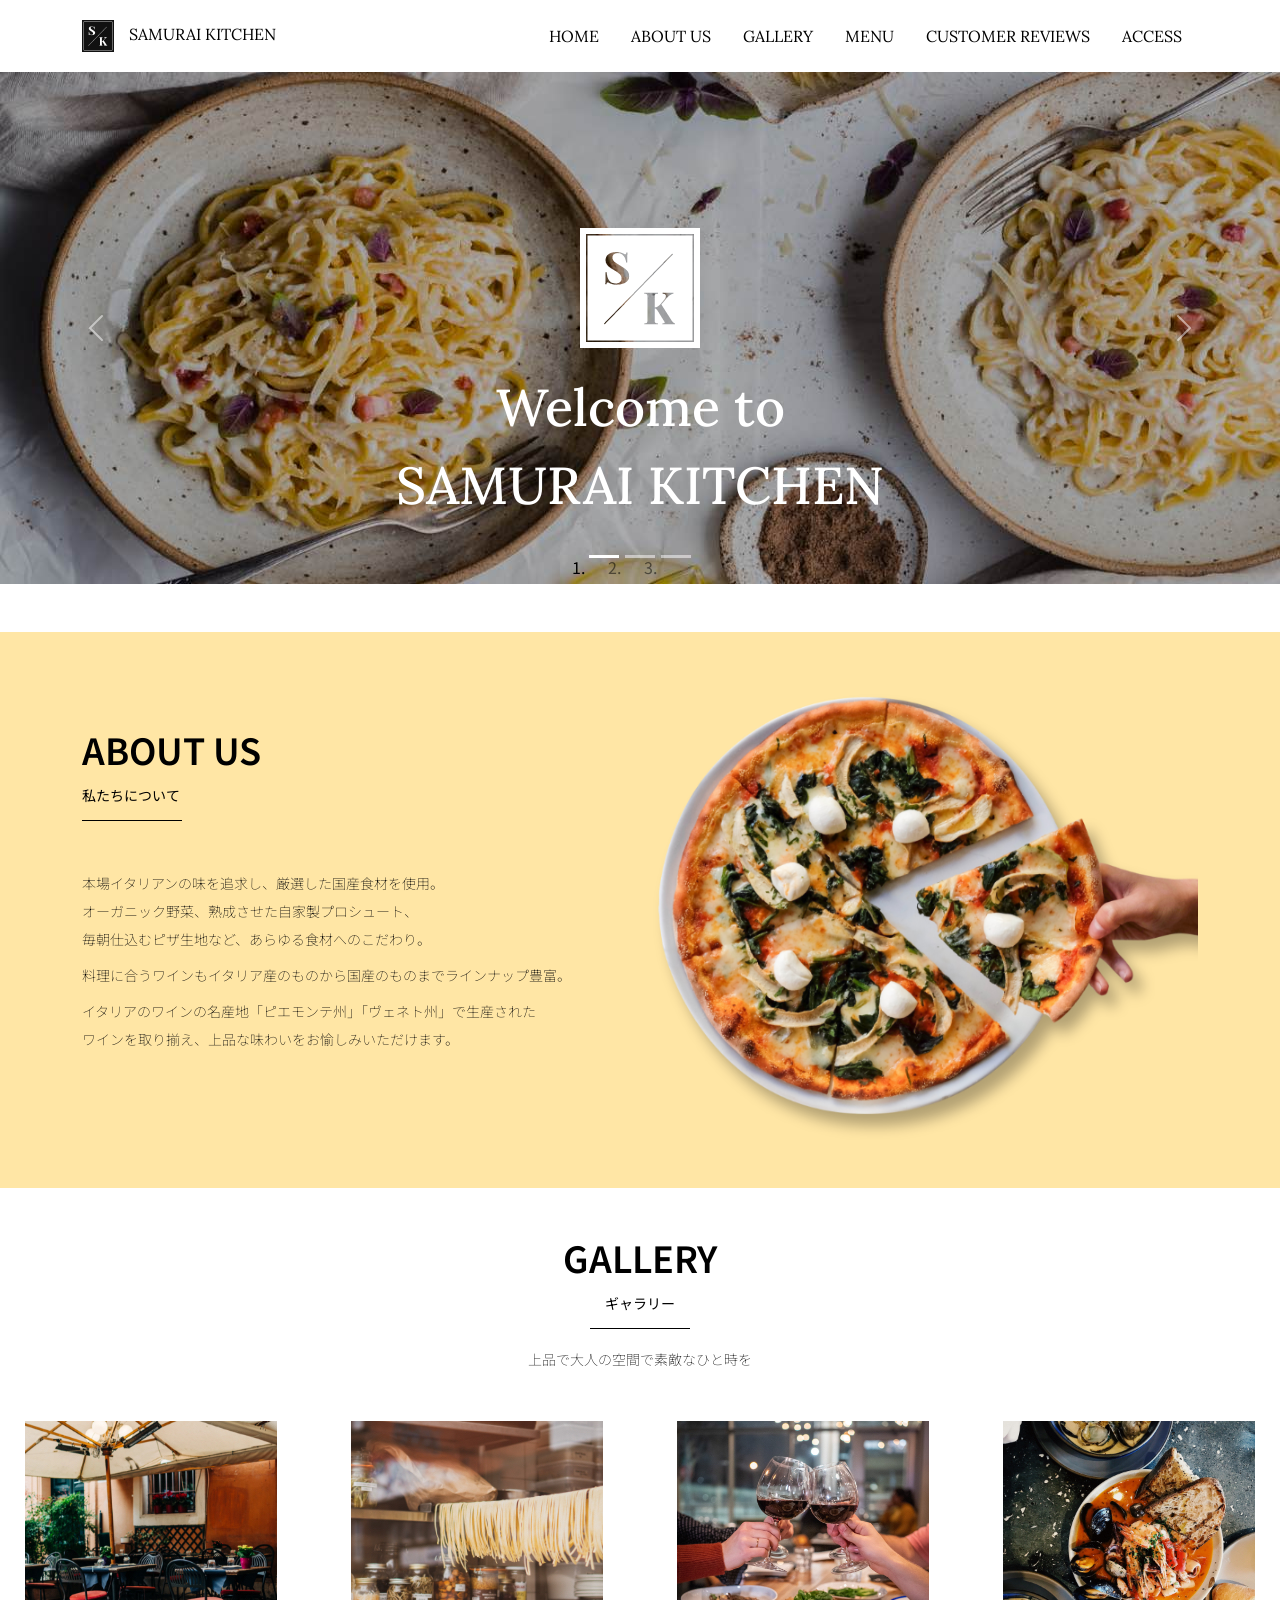
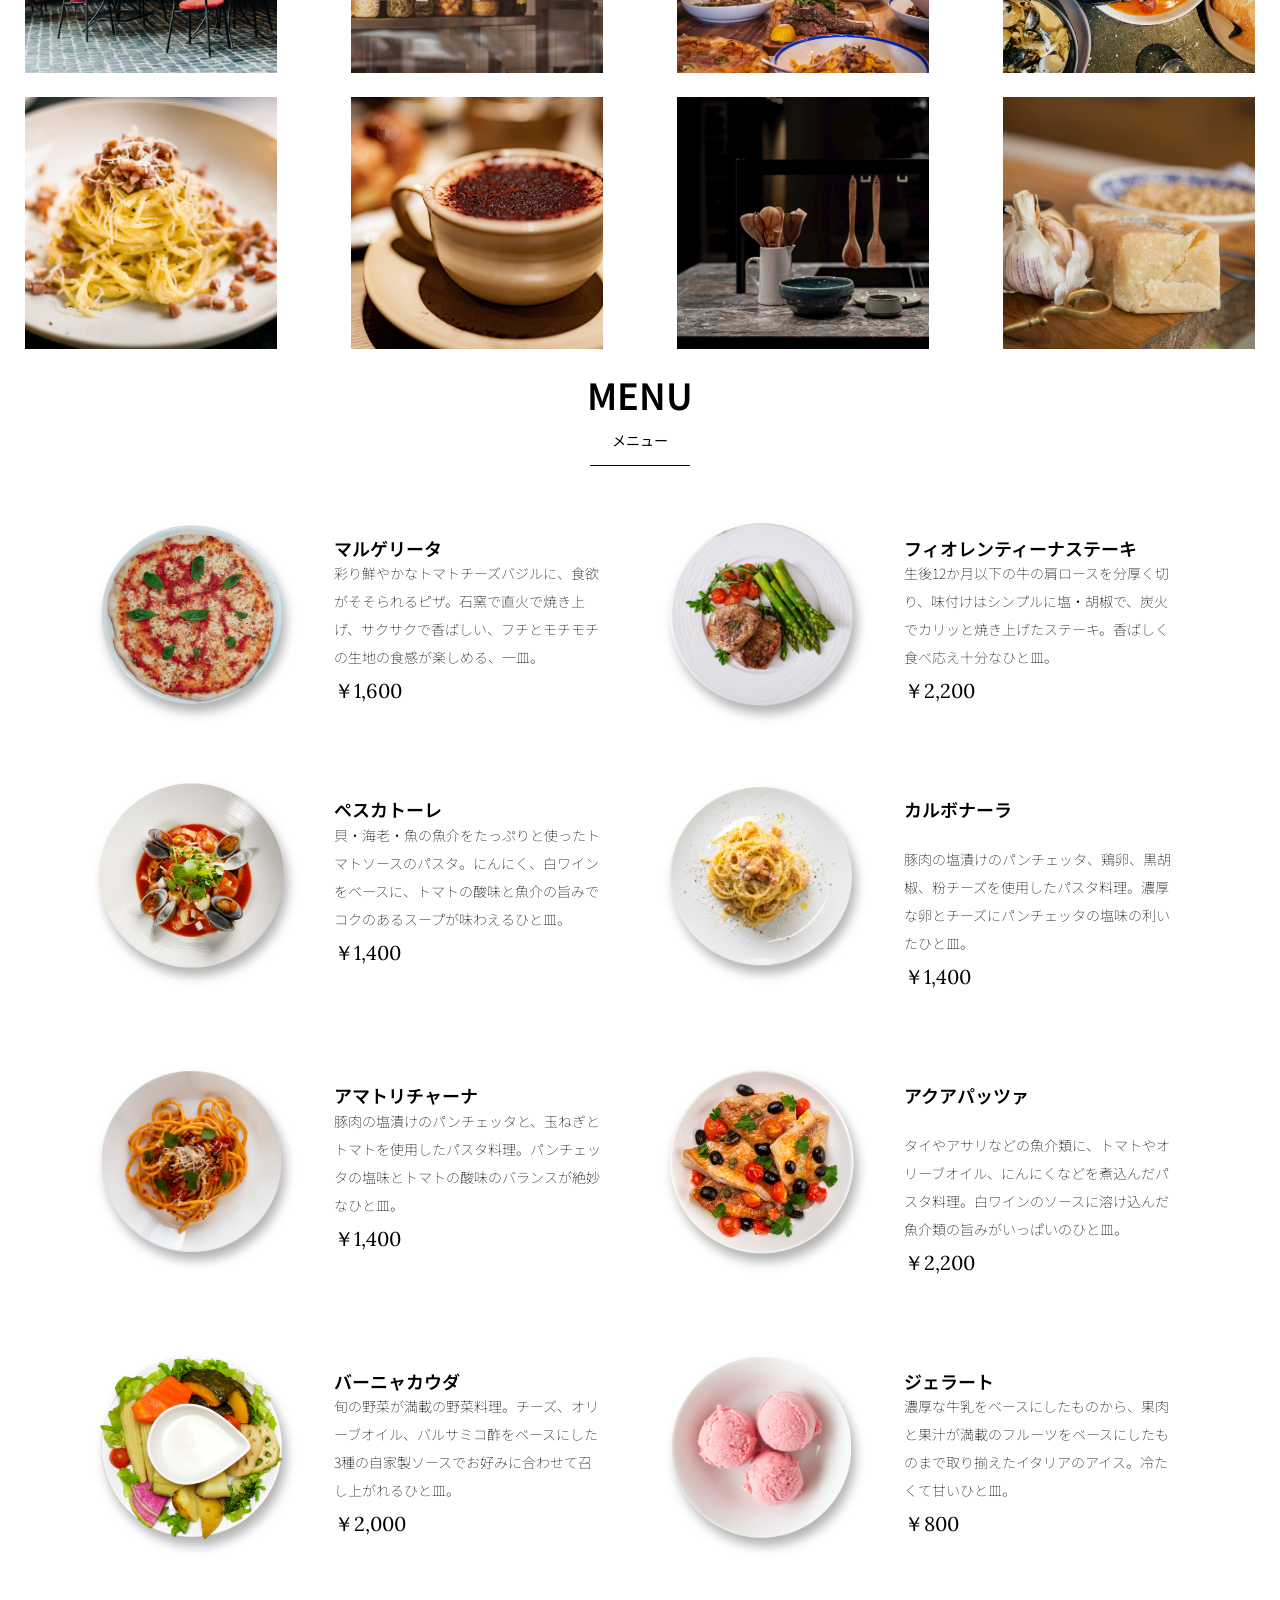
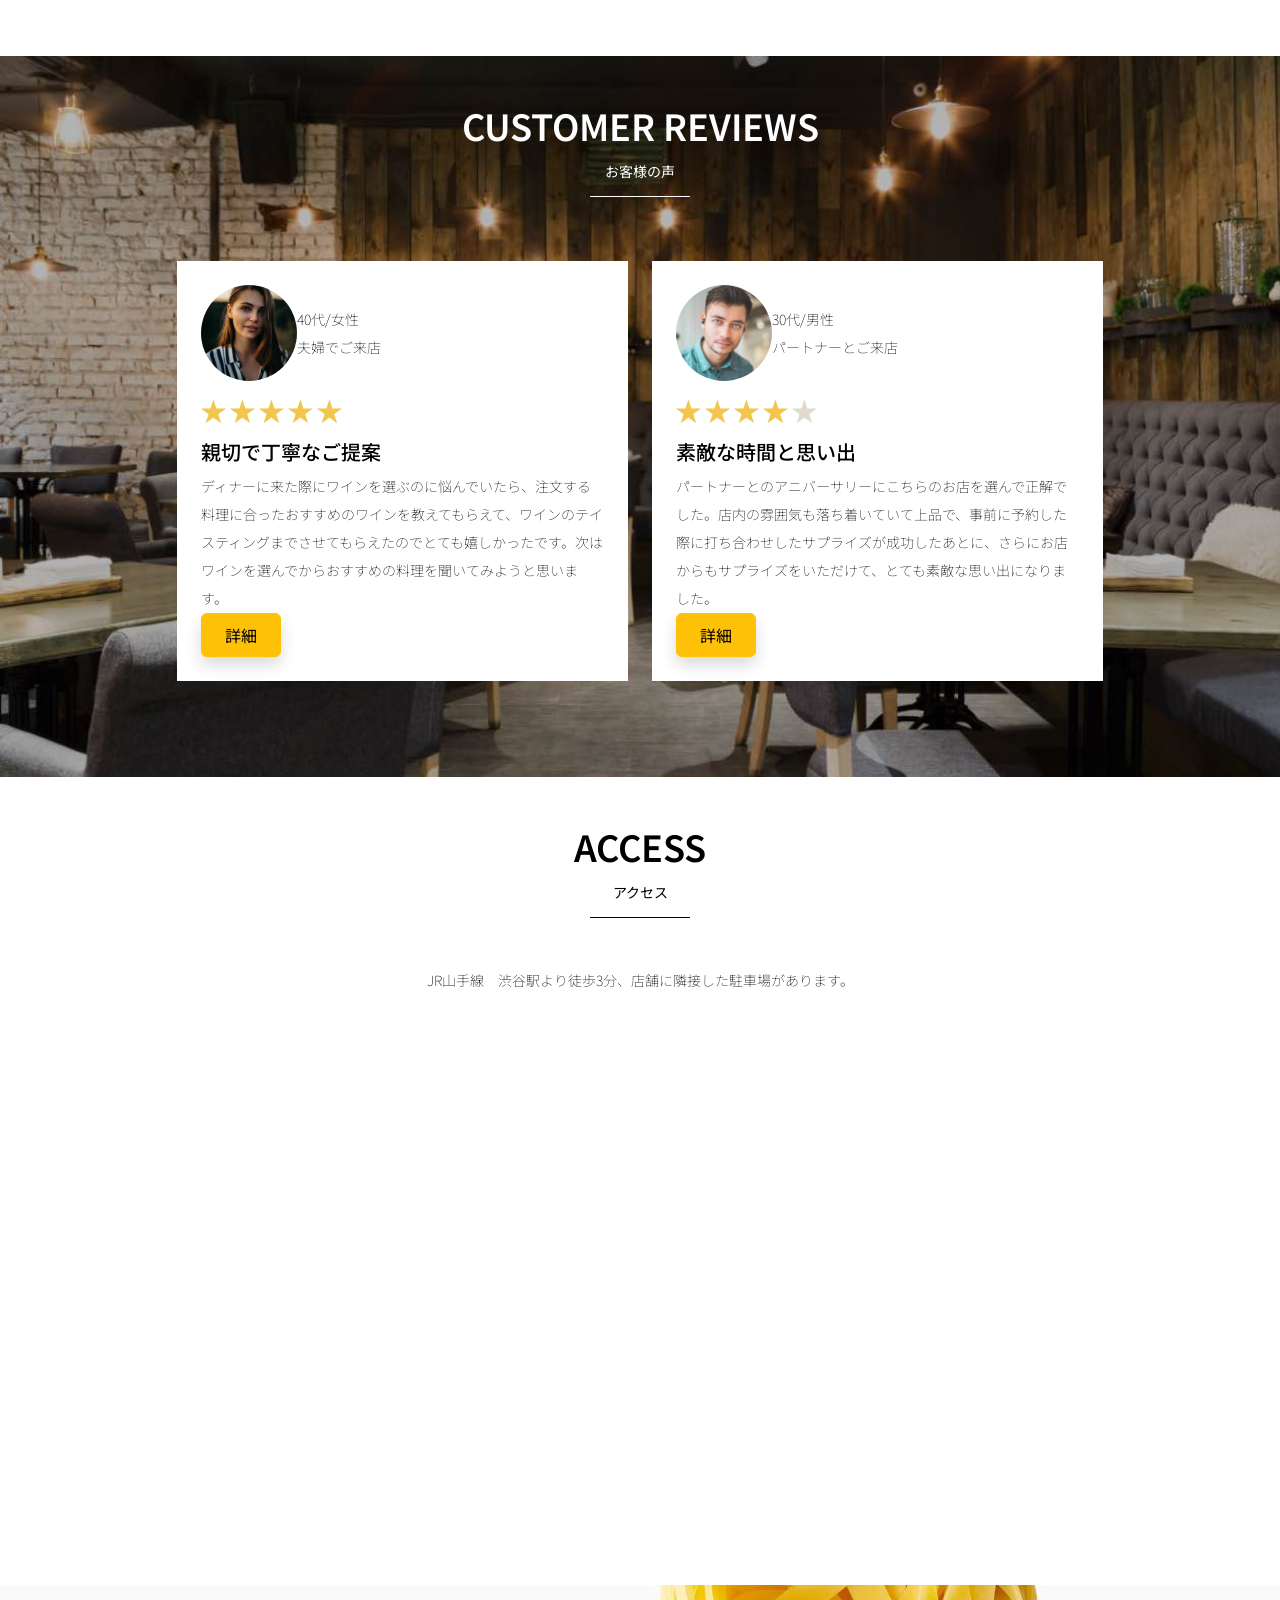
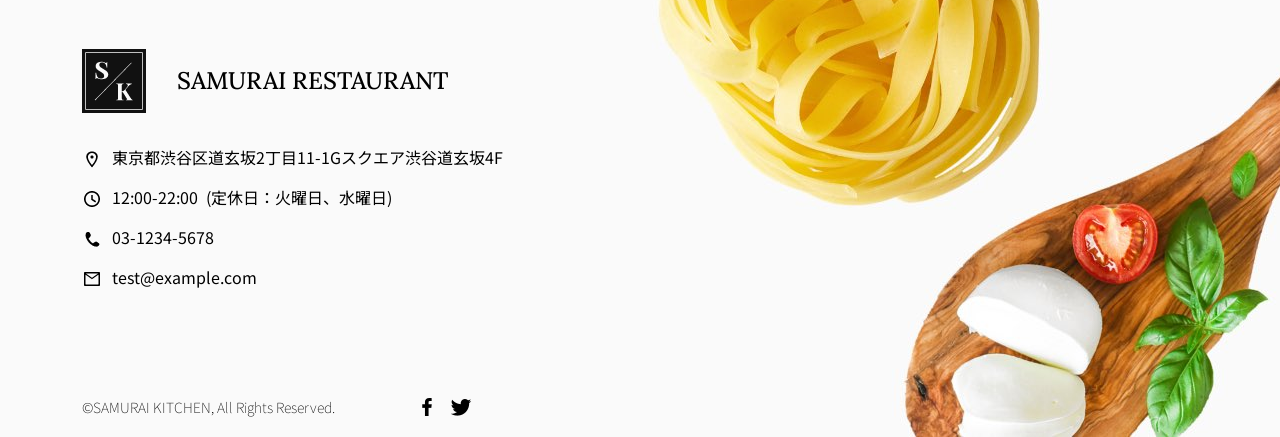
==== kadai_tutorial_outputo/index.html @ 1be3346c "kadai_tutorial_outputoアップロード" ====
<!doctype html>
<html lang="ja">

<head>
  <meta charset="utf-8">
  <meta name="viewport" content="width=device-width, initial-scale=1">
  <meta name="description" content="">
  <meta name="author" content="SAMURAI ENGINEER">
  <title>SAMURAI XD_HTML教材</title>
  <!-- ************************************************ bootstrap.min.cssの読み込み -->
  <link href="https://cdn.jsdelivr.net/npm/bootstrap@5.0.0-beta1/dist/css/bootstrap.min.css" rel="stylesheet"
    integrity="sha384-giJF6kkoqNQ00vy+HMDP7azOuL0xtbfIcaT9wjKHr8RbDVddVHyTfAAsrekwKmP1" crossorigin="anonymous">
  <!-- ************************************************ bootstrap.bundle.min.jsの読み込み -->
  <script src="https://cdn.jsdelivr.net/npm/bootstrap@5.0.0-beta1/dist/js/bootstrap.bundle.min.js"
    integrity="sha384-ygbV9kiqUc6oa4msXn9868pTtWMgiQaeYH7/t7LECLbyPA2x65Kgf80OJFdroafW" crossorigin="anonymous" defer>
  </script>

  <!-- ************************************************ Google Font読み込み -->
  <link rel="preconnect" href="https://fonts.gstatic.com">
  <link href="https://fonts.googleapis.com/css2?family=Lora&display=swap" rel="stylesheet">
  <link href="https://fonts.googleapis.com/css2?family=Noto+Sans+JP:wght@300&display=swap" rel="stylesheet">
  <!-- ************************************************ Font Awesome -->
  <link rel="stylesheet" href="https://use.fontawesome.com/releases/v5.1.0/css/all.css"
    integrity="sha384-lKuwvrZot6UHsBSfcMvOkWwlCMgc0TaWr+30HWe3a4ltaBwTZhyTEggF5tJv8tbt" crossorigin="anonymous">
  <!-- ************************************************今回作成する styles.cssの読み込み -->
  <link href="stylesheet/style.css" rel="stylesheet">
  <!-- ************************************************  -->
</head>

<body>
  <main>
    <!-- ************************************************ ナビゲーションバー開始 -->
         <!-- ナビゲーションバー開始 -->
   <nav class="navbar navbar-expand-lg">
     <div class="container">
       <a class="navbar-brand my_navbar_brand">
         <img class="img-fluid navbar_brand_logo" src="img/site_logo.png" alt="サイトアイコン"><span>SAMURAI KITCHEN</span>
       </a>
       <div class="navbar-toggler hamburger_menu" data-bs-toggle="collapse" data-bs-target="#navbarNav"
         　aria-controls="navbarNav" aria-expanded="false" aria-label="Toggle navigation">
         <input type="checkbox" id="hamburger_btn_check">
         <label for="hamburger_btn_check" class="hamburger_btn">
           <img class="btn_open" src="img/button_open.png" alt="ナビゲーションバーのボタン">
           <img class="btn_close" src="img/button_close.png" alt="ナビゲーションバーのボタン">
         </label>
       </div>
       <div class="collapse navbar-collapse justify-content-end" id="navbarNav">
         <ul class="navbar-nav">
           <li class="nav-item px-2">
             <a class="nav-link my_nav_link my-2" aria-current="page" href="#">HOME</a>
           </li>

           <li class="nav-item px-2">
             <a class="nav-link my_nav_link my-2" href="#about">ABOUT US</a>
           </li>

           <li class="nav-item px-2">
             <a class="nav-link my_nav_link my-2" href="#gallery">GALLERY</a>
           </li>

           <li class="nav-item px-2">
             <a class="nav-link my_nav_link my-2" href="#menu">MENU</a>
           </li>

           <li class="nav-item px-2">
             <a class="nav-link my_nav_link my-2" href="#review">CUSTOMER REVIEWS</a>
           </li>

           <li class="nav-item px-2">
             <a class="nav-link my_nav_link my-2" href="#access">ACCESS</a>
           </li>
             
         </ul>
       </div>
     </div>
   </nav>
<!-- ナビゲーションバー終了 -->

    <!-- ************************************************ ナビゲーションバー終了 -->

    <!-- ************************************************ カルーセル開始 -->
         <!-- カルーセル開始 -->

   <!-- カルーセル部分 -->
   <!-- idのmyCarouselはインジケーター部分のdata-bs-targetと紐付く必要がある。mb-5で下方向に余白追加。 -->
   <div id="myCarousel" class="carousel slide mb-5" data-bs-ride="carousel">

     <!-- インジケーター部分 -->
     <ol class="carousel-indicators">
       <!-- この箇所と前述のidは紐付いている。data-bs-slide-toの番号がカルーセルの順番。 -->
       <li data-bs-target="#myCarousel" data-bs-slide-to="0" class="active"></li>
       <li data-bs-target="#myCarousel" data-bs-slide-to="1"></li>
       <li data-bs-target="#myCarousel" data-bs-slide-to="2"></li>
     </ol>

     <div class="carousel-inner">
       <div class="carousel-item active">
         <img src="img/slider-1.jpg" alt="SAMURAI KITCHEN-1">
         <div class="carousel-caption">
           <h1 class="my_carousel_caption">
             Welcome to<br>
             SAMURAI KITCHEN
           </h1>
         </div>
       </div>

       <div class="carousel-item">
          <img src="img/slider-2.jpg" alt="サンプル画像">
          <div class="carousel-caption">
            <h1 class="my_carousel_caption">
             The fabulous combination of&nbsp;wine&nbsp;and&nbsp;food
            </h1>
          </div>
        </div>
 
        <div class="carousel-item">
         <img src="img/slider-3.jpg" alt="サンプル画像">
         <div class="carousel-caption">
          <h1 class="my_carousel_caption">Get the Italian taste<br>
            at the SAMURAI&nbsp;KITCHEN
          </h1>
          </div>
        </div>
     </div>  

     <!-- コントロールボタン 左側 -->
     <a class="carousel-control-prev" href="#myCarousel" role="button" data-bs-slide="prev">
       <span class="carousel-control-prev-icon" aria-hidden="true"></span>
       <span class="visually-hidden">Previous</span>
     </a>

     <!-- コントロールボタン 右側 -->
     <a class="carousel-control-next" href="#myCarousel" role="button" data-bs-slide="next">
       <span class="carousel-control-next-icon" aria-hidden="true"></span>
       <span class="visually-hidden">Next</span>
     </a>
   </div>

    <!-- カルーセル終了 -->

    <!-- ************************************************ カルーセル終了 -->

    <!-- ************************************************ アバウトセクション開始 -->
    <section class="about_us_bg" id="about">
      <div class="container py-5 mb-5">
        <div class="row">
          <div class="col-lg-6 text-left">
            <div class="py-5">
              <h2 class="section_title about mb-5">
                ABOUT US
              </h2>
              <p class="mb-2">
                本場イタリアンの味を追求し、厳選した国産食材を使用。<br>
                オーガニック野菜、熟成させた自家製プロシュート、<br>
                毎朝仕込むピザ生地など、あらゆる食材へのこだわり。<br>
              </p>
              <p class="mb-2">
                料理に合うワインもイタリア産のものから国産のものまでラインナップ豊富。<br>
              </p>
              <p class="mb-2">
                イタリアのワインの名産地「ピエモンテ州」「ヴェネト州」で生産された<br>
                ワインを取り揃え、上品な味わいをお愉しみいただけます。<br>
              </p>
            </div>
          </div>

          <div class="col-lg-6">
              <img src="img/img-about-us.png" class="img-fluid" alt="pizza">
          </div>
          
        </div>
      
      </div>

    </section>
    <!-- ************************************************ アバウトセクション終了 -->

    <!-- ************************************************ ギャラリーセクション開始 -->
    <section id="gallery">
      <div class="container" mb-5>
        <h2 class="mb-3 section_title gallery text-center">GALLERY</h2>
        <p class="text-center mb-5">
          上品で大人の空間で素敵なひと時を
        </p>
      </div>

      <div class="row">
        <div class="col-6 col-lg-3 mb-4 d-flex justify-content-center">
          <img class="img-fluid" src="img/gallery-1.jpg" alt="サンプル画像">
        </div>

        <div class="col-6 col-lg-3 mb-4 d-flex justify-content-center">
          <img class="img-fluid" src="img/gallery-2.jpg" alt="サンプル画像">
        </div>

        <div class="col-6 col-lg-3 mb-4 d-flex justify-content-center">
          <img class="img-fluid" src="img/gallery-3.jpg" alt="サンプル画像">
        </div>

        <div class="col-6 col-lg-3 mb-4 d-flex justify-content-center">
          <img class="img-fluid" src="img/gallery-4.jpg" alt="サンプル画像">
        </div>

        <div class="col-6 col-lg-3 mb-4 d-flex justify-content-center">
          <img class="img-fluid" src="img/gallery-5.jpg" alt="サンプル画像">
        </div>

        <div class="col-6 col-lg-3 mb-4 d-flex justify-content-center">
          <img class="img-fluid" src="img/gallery-6.jpg" alt="サンプル画像">
        </div>

        <div class="col-6 col-lg-3 mb-4 d-flex justify-content-center">
          <img class="img-fluid" src="img/gallery-7.jpg" alt="サンプル画像">
        </div>

        <div class="col-6 col-lg-3 mb-4 d-flex justify-content-center">
          <img class="img-fluid" src="img/gallery-8.jpg" alt="サンプル画像">
        </div>

      </div>

    </section>
    <!-- ************************************************ ギャラリーセクション終了 -->

    <!-- ************************************************ メニューセクション -->
    <section id="menu">
      <div class="container">
        <div class="row">
          <div class="col-lg-12">
            <h2 class="section_title menu text-center mb-5">MENU</h2>
          </div>
        </div>
      </div>

      <div class="container mb-5">
        <div class="row">
          <div class="col-12 col-lg-6">
            <div class="row g-0 mb-4">
              <div class="col-12 col-lg-5 text-center">
                <img src="img/margherita.png" class="img-fluid" alt="マルゲリータ">
              </div>
              <div class="col-12 col-lg-7 p-4">
                <h4 class="mb-0 menu_title">マルゲリータ</h4>
                <p class="my-auto">彩り鮮やかなトマトチーズバジルに、食欲がそそられるピザ。石窯で直火で焼き上げ、サクサクで香ばしい、フチとモチモチの生地の食感が楽しめる、一皿。</p>
                <p class="menu_price">￥1,600</p>
              </div>
            </div>
          </div>

          <div class="col-12 col-lg-6">
            <div class="row g-0 mb-4">
              <div class="col-12 col-lg-5 text-center">
                <img src="img/steak.png" class="img-fluid" alt="フィオレンティーナステーキ">
              </div>
              <div class="col-12 col-lg-7 p-4">
                <h4 class="mb-0 menu_title">フィオレンティーナステーキ</h4>
                <p class="my-auto">生後12か月以下の牛の肩ロースを分厚く切り、味付けはシンプルに塩・胡椒で、炭火でカリッと焼き上げたステーキ。香ばしく食べ応え十分なひと皿。</p>
                <p class="menu_price">￥2,200</p>
              </div>
            </div>
          </div>

          <div class="col-12 col-lg-6">
            <div class="row g-0 mb-4">
              <div class="col-12 col-lg-5 text-center">
                <img src="img/pescatore.png" class="img-fluid" alt="ペスカトーレ">
              </div>
              <div class="col-12 col-lg-7 p-4">
                <h4 class="mb-0 menu_title">ペスカトーレ</h4>
                <p class="my-auto">貝・海老・魚の魚介をたっぷりと使ったトマトソースのパスタ。にんにく、白ワインをベースに、トマトの酸味と魚介の旨みでコクのあるスープが味わえるひと皿。</p>
                <p class="menu_price">￥1,400</p>
              </div>
            </div>
          </div>

          <div class="col-12 col-lg-6">
            <div class="row g-0 mb-4">
              <div class="col-12 col-lg-5 text-center">
                <img src="img/carbonara.png" class="img-fluid" alt="カルボナーラ">
              </div>
              <div class="col-12 col-lg-7 p-4">
                <h4 class="mb-4 menu_title">カルボナーラ</h4>
                <p class="my-auto">豚肉の塩漬けのパンチェッタ、鶏卵、黒胡椒、粉チーズを使用したパスタ料理。濃厚な卵とチーズにパンチェッタの塩味の利いたひと皿。</p>
                <p class="menu_price">￥1,400</p>
              </div>
            </div>
          </div>

          <div class="col-12 col-lg-6">
            <div class="row g-0 mb-4">
              <div class="col-12 col-lg-5 text-center">
                <img src="img/amatriciana.png" class="img-fluid" alt="アマトリチャーナ">
              </div>
              <div class="col-12 col-lg-7 p-4">
                <h4 class="mb-0 menu_title">アマトリチャーナ</h4>
                <p class="my-auto">豚肉の塩漬けのパンチェッタと、玉ねぎとトマトを使用したパスタ料理。パンチェッタの塩味とトマトの酸味のバランスが絶妙なひと皿。</p>
                <p class="menu_price">￥1,400</p>
              </div>
            </div>
          </div>

          <div class="col-12 col-lg-6">
            <div class="row g-0 mb-4">
              <div class="col-12 col-lg-5 text-center">
                <img src="img/acqua-pazza.png" class="img-fluid" alt="アクアパッツァ">
              </div>
              <div class="col-12 col-lg-7 p-4">
                <h4 class="mb-4 menu_title">アクアパッツァ</h4>
                <p class="my-auto">タイやアサリなどの魚介類に、トマトやオリーブオイル、にんにくなどを煮込んだパスタ料理。白ワインのソースに溶け込んだ魚介類の旨みがいっぱいのひと皿。</p>
                <p class="menu_price">￥2,200</p>
              </div>
            </div>
          </div>

          <div class="col-12 col-lg-6">
            <div class="row g-0 mb-4">
              <div class="col-12 col-lg-5 text-center">
                <img src="img/bagna-cauda.png" class="img-fluid" alt="バーニャカウダ">
              </div>
              <div class="col-12 col-lg-7 p-4">
                <h4 class="mb-0 menu_title">バーニャカウダ</h4>
                <p class="my-auto">旬の野菜が満載の野菜料理。チーズ、オリーブオイル、バルサミコ酢をベースにした3種の自家製ソースでお好みに合わせて召し上がれるひと皿。</p>
                <p class="menu_price">￥2,000</p>
              </div>
            </div>
          </div>

          <div class="col-12 col-lg-6">
            <div class="row g-0 mb-4">
              <div class="col-12 col-lg-5 text-center">
                <img src="img/gelato.png" class="img-fluid" alt="ジェラート">
              </div>
              <div class="col-12 col-lg-7 p-4">
                <h4 class="mb-0 menu_title">ジェラート</h4>
                <p class="my-auto">濃厚な牛乳をベースにしたものから、果肉と果汁が満載のフルーツをベースにしたものまで取り揃えたイタリアのアイス。冷たくて甘いひと皿。</p>
                <p class="menu_price">￥800</p>
              </div>
            </div>
          </div>
        </div>
      </div>
    </section>
    <!-- ************************************************ メニューセクション終了 -->

    <!-- ************************************************ レビューセクション開始 -->
    <section id="review">
      <div class="review_wrapper">
        <div class="container py-5 mb-5">
          <div class="text-center mb-5">
            <h2 class="section_title review text-center text-white">CUSTOMER REVIEWS</h2>
          </div>
          <div class="row pb-5 justify-content-center">
            <div class="col-12 col-lg-5 mt-3">
              <div class="bg-white h_420">
                <div class="p-4">
                  <div class="d-flex align-items-center">
                    <img src="img/customer-woman.png" class="reviewer_img" alt="サンプル画像">
                    <div>
                      <p class="my-0">40代/女性</p>
                      <p class="my-0">夫婦でご来店</p>
                    </div>
                  </div>

                  <div class="my-3">
                    <img src="img/star-point.png" class="star_img" alt="star">
                    <img src="img/star-point.png" class="star_img" alt="star">
                    <img src="img/star-point.png" class="star_img" alt="star">
                    <img src="img/star-point.png" class="star_img" alt="star">
                    <img src="img/star-point.png" class="star_img" alt="star">
                    
                  </div>

                  <h5>親切で丁寧なご提案</h5>
                  <p>ディナーに来た際にワインを選ぶのに悩んでいたら、注文する料理に合ったおすすめのワインを教えてもらえて、ワインのテイスティングまでさせてもらえたのでとても嬉しかったです。次はワインを選んでからおすすめの料理を聞いてみようと思います。</p>
                　<button type="button" class="btn btn-warning shadow fix_bottom">詳細</button>
                </div>
              </div>
            </div>

          <div class="col-12 col-lg-5 mt-3">
             <div class="bg-white h_420">
               <div class="p-4">
                 <div class="d-flex align-items-center">
                   <img src="img/customer-man.png" class="reviewer_img" alt="サンプル画像">
                   <div>
                     <p class="my-0">30代/男性</p>
                     <p class="my-0">パートナーとご来店</p>
                   </div>
                 </div>
                 <div class="my-3">
                   <img src="img/star-point.png" class="star_img" alt="star">
                   <img src="img/star-point.png" class="star_img" alt="star">
                   <img src="img/star-point.png" class="star_img" alt="star">
                   <img src="img/star-point.png" class="star_img" alt="star">
                   <img src="img/star-no-point.png" class="star_img" alt="no-star">
                 </div>
                 <h5>素敵な時間と思い出</h5>
                 <p>
                   パートナーとのアニバーサリーにこちらのお店を選んで正解でした。店内の雰囲気も落ち着いていて上品で、事前に予約した際に打ち合わせしたサプライズが成功したあとに、さらにお店からもサプライズをいただけて、とても素敵な思い出になりました。
                 </p>
                 <button type="button" class="btn btn-warning shadow fix_bottom">詳細</button>
               </div>
             </div>
           </div>  
          </div>
        </div>
      </div>    



    </section>
    <!-- ************************************************ レビューセクション終了 -->

    <!-- ************************************************ アクセスセクション開始 -->
    <section id="access">
      <div class="container">
        <div class="row">
          <div class="col-lg-12 text-center mb-5">
            <h2 class="section_title text-center access mb-5">ACCESS</h2>
            <p>JR山手線　渋谷駅より徒歩3分、店舗に隣接した駐車場があります。</p>
          </div>
        </div>
　　　 </div>

      <div class="conteiner mb-5 px-2">
        <iframe
          src="https://www.google.com/maps/embed?pb=!1m18!1m12!1m3!1d12967.114087343349!2d139.687349334065!3d35.657827993593834!2m3!1f0!2f0!3f0!3m2!1i1024!2i768!4f1.1!3m3!1m2!1s0x6018f5209bb80c49%3A0x7abbc1a9d7d575eb!2z5qCq5byP5Lya56S-5L6N!5e0!3m2!1sja!2sjp!4v1623882550231!5m2!1sja!2sjp"
          class="w-100" style="height: 50vh;" loading="lazy"></iframe>
        
      </div>

    </section>
    <!-- ************************************************ アクセスセクション終了 -->


    <!-- ************************************************ フッター開始 -->
    <footer id="footer">
     <div class="container">
       <div class="row">

         <!-- 2カラムに分けたレイアウトの左側カラム -->
         <div class="col-12 col-lg-6 position-relative">

           <!-- 左側カラムのレイアウトをさらに分けるためにrowを使用 -->
           <div class="row pt-5">

             <!-- 画面をさらに2:10に分割 -->
             <!-- ここは2:10の2の部分 -->
             <div class="col-lg-2 text-center my-3">

               <!-- サイトロゴ -->
               <img class="img-fluid fotter_brand_logo" src="img/site_logo.png" alt="サンプル画像">
             </div>

             <!-- ここは2:10の10の部分 -->
             <div class="col-lg-10 align-self-center my-3">
               <!-- タイトル文字 -->
               <h2 class="m-0 fotter_text">SAMURAI RESTAURANT</h2>
             </div>
           </div>

           <!-- 営業時間などのテキストを追加 -->
           <div class="restaurant_info py-3">
             <div class="d-flex mb-3">
               <img src="img/icon-Marker.png" alt="marker">
               <p class="p-0 m-0">東京都渋谷区道玄坂2丁目11-1Gスクエア渋谷道玄坂4F</p>
             </div>
             <div class="d-flex mb-3">
               <img src="img/icon-Clock.png" alt="clock">
               <p class="p-0 m-0">12:00-22:00&nbsp;&nbsp;(定休日：火曜日、水曜日)</p>
             </div>
             <div class="d-flex mb-3">
               <img src="img/icon-Phone.png" alt="phone">
               <p class="p-0 m-0">03-1234-5678</p>
             </div>
             <div class="d-flex mb-3">
               <img src="img/icon-Mail.png" alt="mail">
               <p class="p-0 m-0">test@example.com</p>
             </div>
           </div>

           <!-- コピーライトを追加 -->
           <div class="copy_right align-items-center">
             <p>
               ©SAMURAI KITCHEN, All Rights Reserved.
             </p>

             <!-- SNSアイコンを表示 -->
             <img src="img/icon-facebook.png" class="sns_img" alt="facebook">
             <img src="img/icon-twitter.png" class="sns_img" alt="twitter">
           </div>
         </div>

         <!-- 2カラムに分けたレイアウトの右側カラム -->
         <div class="col-lg-6 d-none d-lg-block">
           <!-- 背景画像を表示 -->
           <img src="img/background-footer.jpg" alt="背景画像">
         </div>
       </div>
     </div>
    </footer>
    <!-- フッター終了 -->

    </footer>
    <!-- ************************************************ フッター終了 -->
  </main>
</body>

</html>
---- kadai_tutorial_outputo/stylesheet/style.css ----
/* ----------------------------------------------- 共通 */
html,
body {
  overflow-x: hidden;
}

body {
  color: #000000;
  font-family: 'Noto Sans JP', sans-serif;
  padding-bottom: 0;

}

p {
  line-height: 2.0em;
  font-weight: 100;
  font-style: normal;
  font-size: 14px;

}



/* ----------------------------------------------- ナビゲーションバー */
.navbar_brand_logo {
  width: 32px;
  height: 32px;
  display: inline-block;
  margin-right: 15px;
}

.my_navbar_brand,
.my_nav_link {
  font-size: 16px;
  font-family: 'Lora', serif;
  color: #000000 !important; 
}

.navbar-toggler {
  padding:0 !important;
  border: none;
}

#hamburger_btn_check:checked~.hamburger_btn .btn_close {
  display: block;
}

#hamburger_btn_check:checked~.hamburger_btn .btn_open {
  display: none;
}

#hamburger_btn_check {
  display: none;
}
/* ----------------------------------------------- カールセル */
.my_carousel_caption {
  font-size: 52px;
  margin-top: 1.25rem;
  margin-bottom: 1.25rem;
  color: #fff;
  text-align: center;
  font-family: 'Lora', serif;
  line-height: 1.5em;
}

.my_carousel_caption::before {
  content: url(../img/logoSymbol_White.png);
  display: block;
}

@media screen and (max-width:375px) {
 .my_carousel_caption {
  font-size: 27px;
 } 
}

.carousel-item {
  height: 32rem;
}

.carousel-item>img {
  position: absolute;
  top: 0;
  left: 0;
  min-width: 100%;
  height: 32rem;
}




/* ----------------------------------------------- アバウト */
.section_title {
  font-size: 36px;
  font-weight: 600;
}

.about::after {
  content: "私たちについて";
}

.section_title::after {
  display: block;
  font-size: 14px;
  font-weight: 400;
  padding: 16px 0 16px;
  width:100px;
  border-bottom: solid 1px #000000;
}

.about_us_bg{
  background-color: #FFE6A5;
}

/* ----------------------------------------------- ギャラリー */
.gallery::after {
  content: "ギャラリー";
  margin: 0 auto 0;
}




/* ----------------------------------------------- メニュー */
.menu::after {
  content: "メニュー";
  margin: 0 auto 0;
}

.menu_title {
  font-size: 18px;
  font-weight: 600;
  font-style: normal;
}

.menu_price {
  font-size: 20px;
  font-weight: 400;
  font-family: 'Lora', serif;
}



/* ----------------------------------------------- レビュー */
.review_wrapper {
  background-image: url(../img/background-reviews.jpg);
  background-repeat: no-repeat;
  background-size: cover;
}

.review::after {
  content: "お客様の声";
  margin: 0 auto 0;
  border-bottom: solid 1px #FFFFFF;
}

.revierer_img {
  width: 48px;
  height: 48px;
  border-radius: 50%;
  margin-right: 16px;
}

.star_img {
  width: 25px;
  height: 25px;
}

.h_420{
  height: 420px;
  position: relative;
}

.fix_bottom {
  position: absolute;
  width: 80px;
  height: 44px;
  left: 24px;
  bottom: 24px;

}


/* ----------------------------------------------- アクセス */
.access::after {
  content: "アクセス";
  margin: 0 auto 0;
}

/* ----------------------------------------------- フッター */
#footer {
  background-color: #FAFAFA;
}

.copy_right {
  font-size: 14px;
  position: absolute;
  bottom: 1rem;
  left: 12px;
  display: flex;
}

.copy_right>p {
  margin-right: 5rem;
  margin-bottom: 0;
}

.copy_right>img.sns_img {
  height: 24px;
  width: 24px;
  margin-right: 10px;
  margin-top: 0;
}

.restaurant_info p {
  font-weight: 400;
  line-height: 1.5;
  font-size: 16px;
}

.restaurant_info img{
  width: 20px;
  height: 20px;
  margin-right: 10px;
  line-height: 1.5;
  margin-top: auto;
}
.fotter_brand_logo {
  width: 64px;
  height: 64px;
  display: inline-block;
  margin-right: 15px;
}

.fotter_text {
  font-size: 24px;
  font-family: 'Lora', serif;
}

@media screen and (max-width: 991px) {
  .fotter_text,
  .copy_right {
    margin-top: 2rem;
    text-align: center;
    position: relative;
  }
  
.copy_right>p,img {
  margin-right: 1rem;
  font-size: 14px;
  margin: 0;
  line-height: 35px;
   }
}
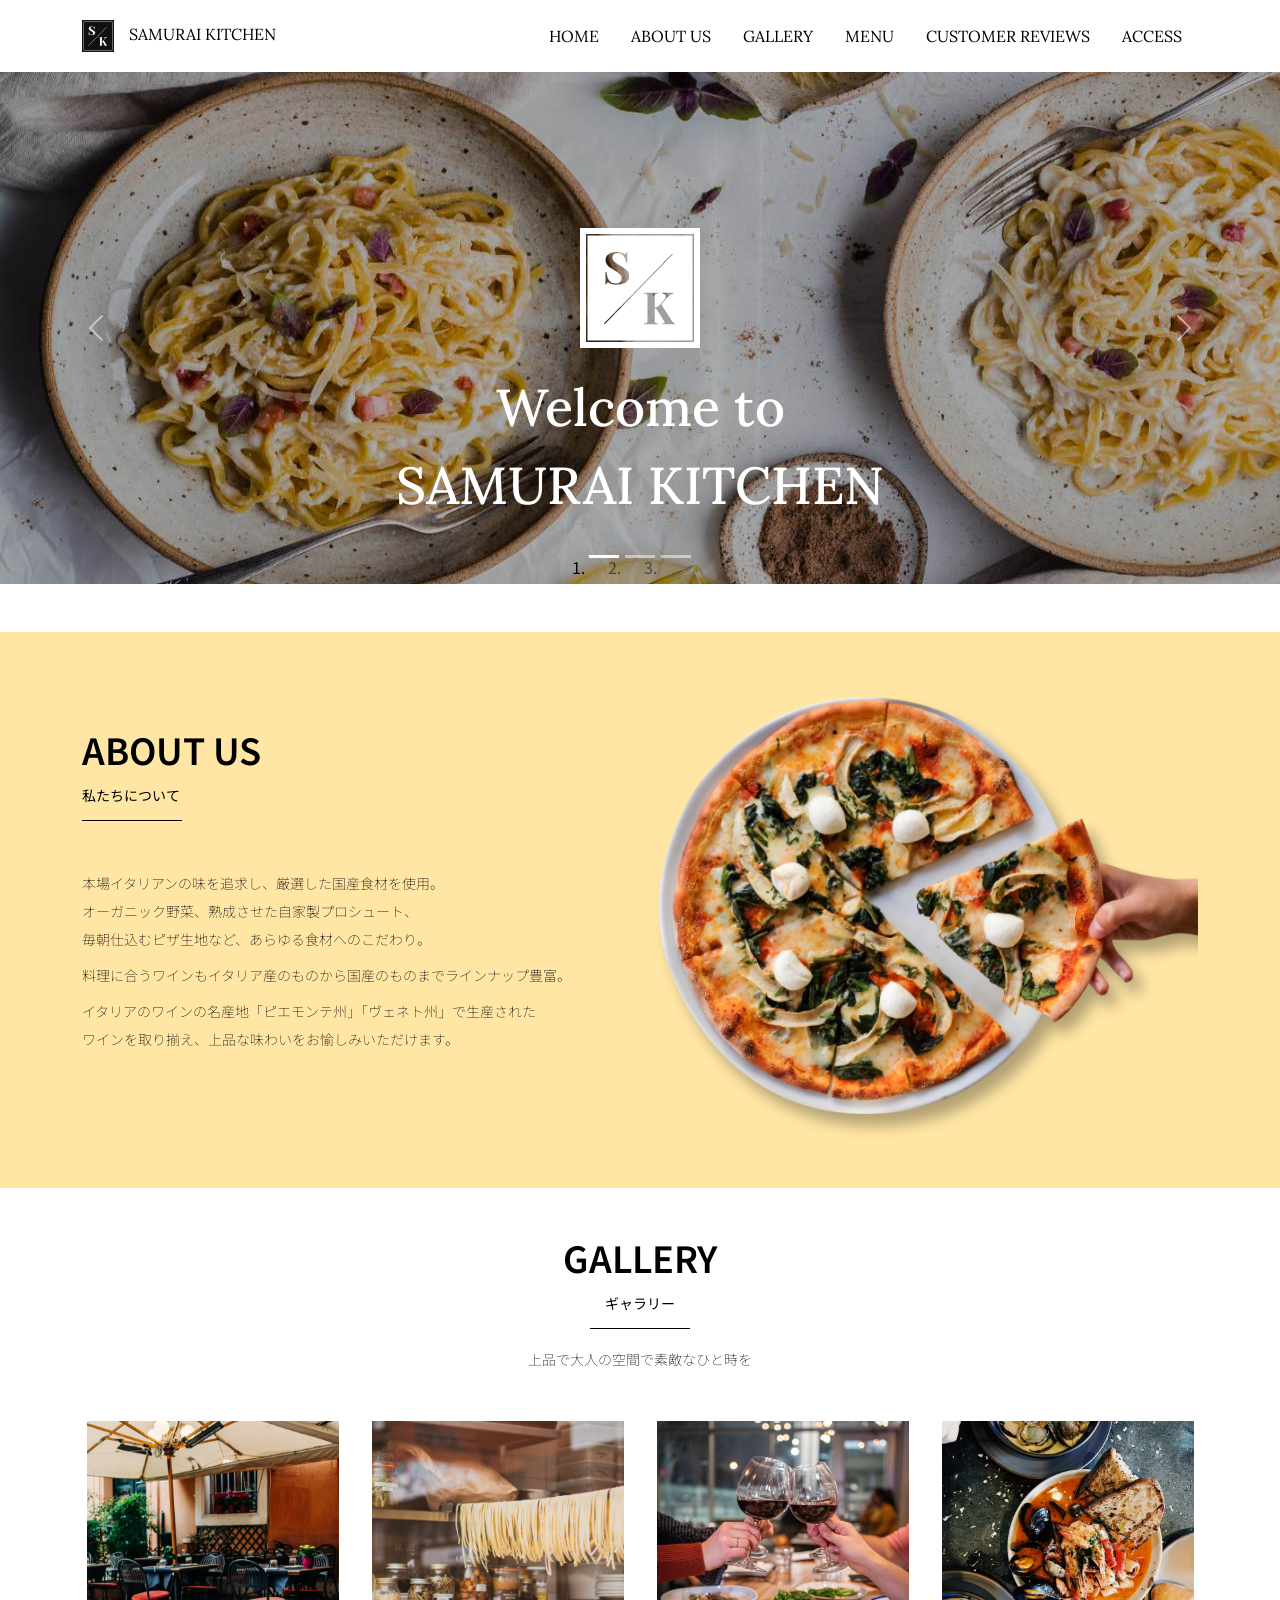
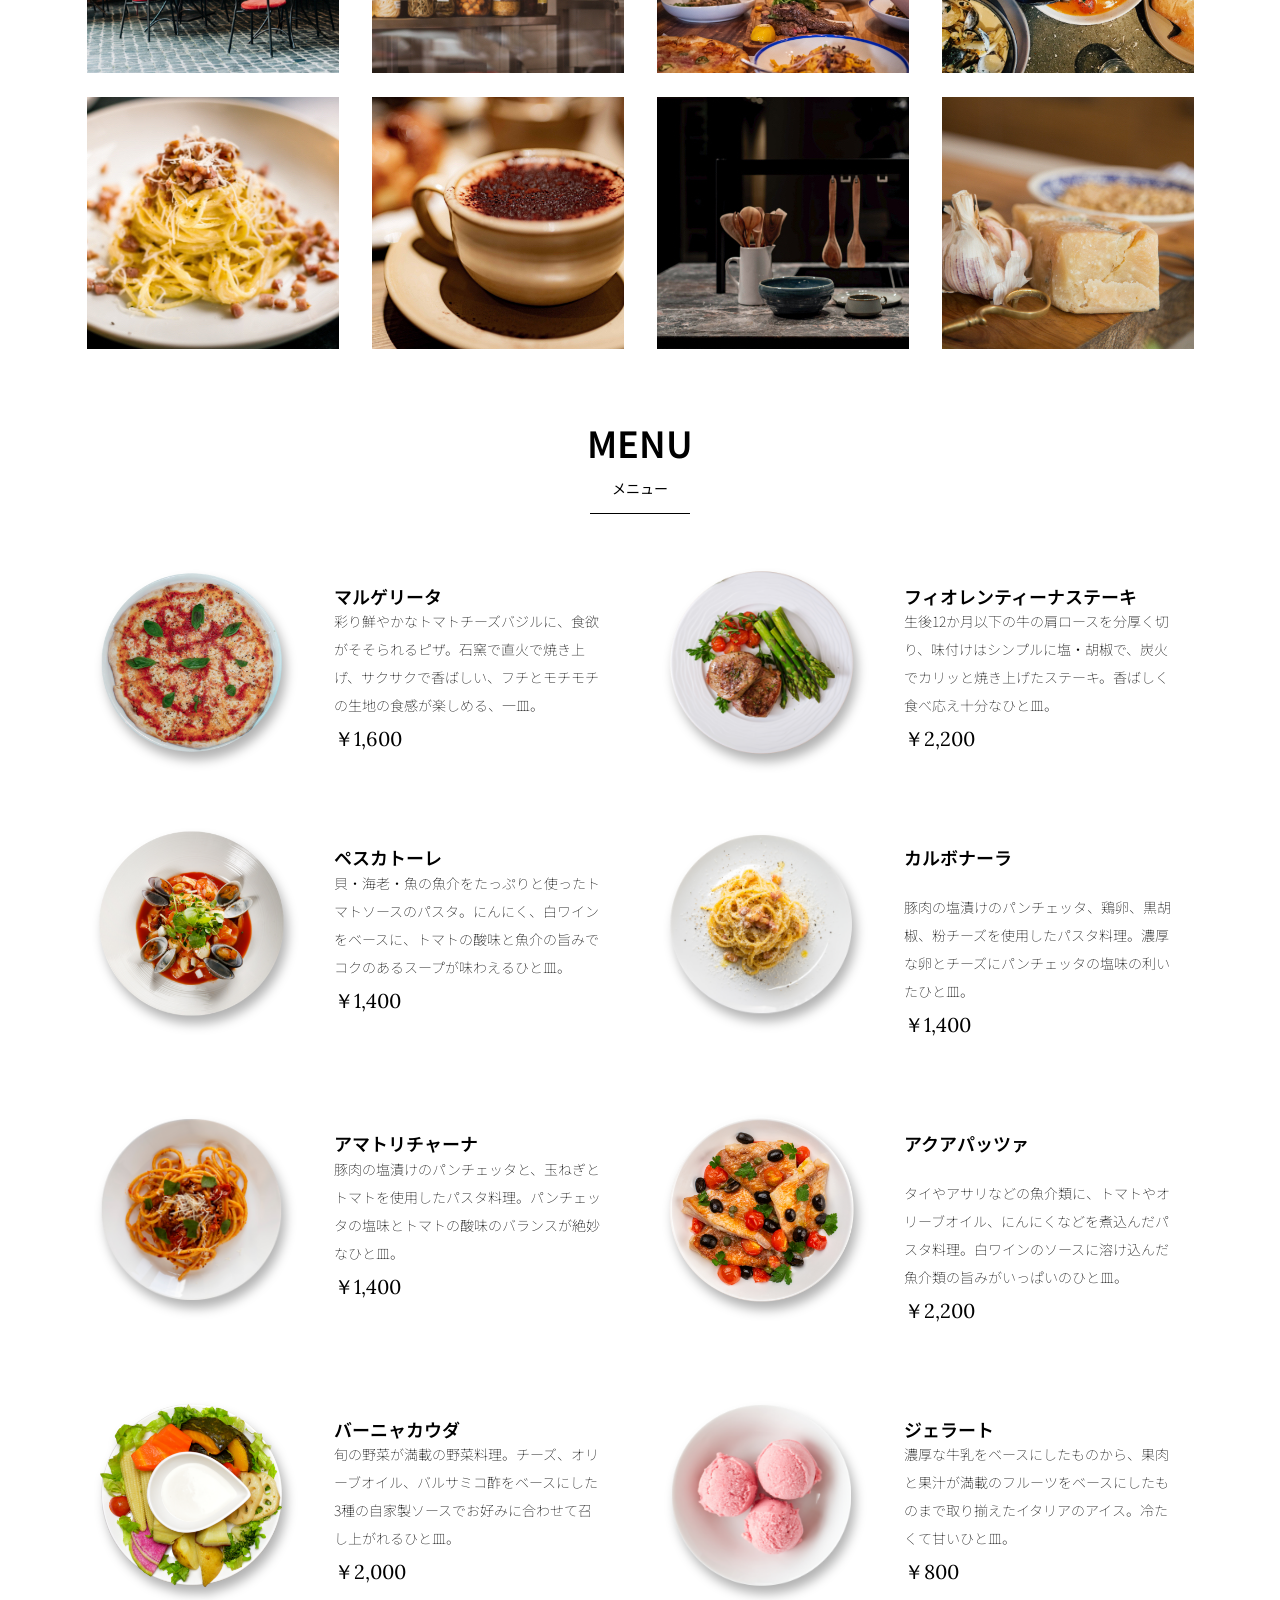
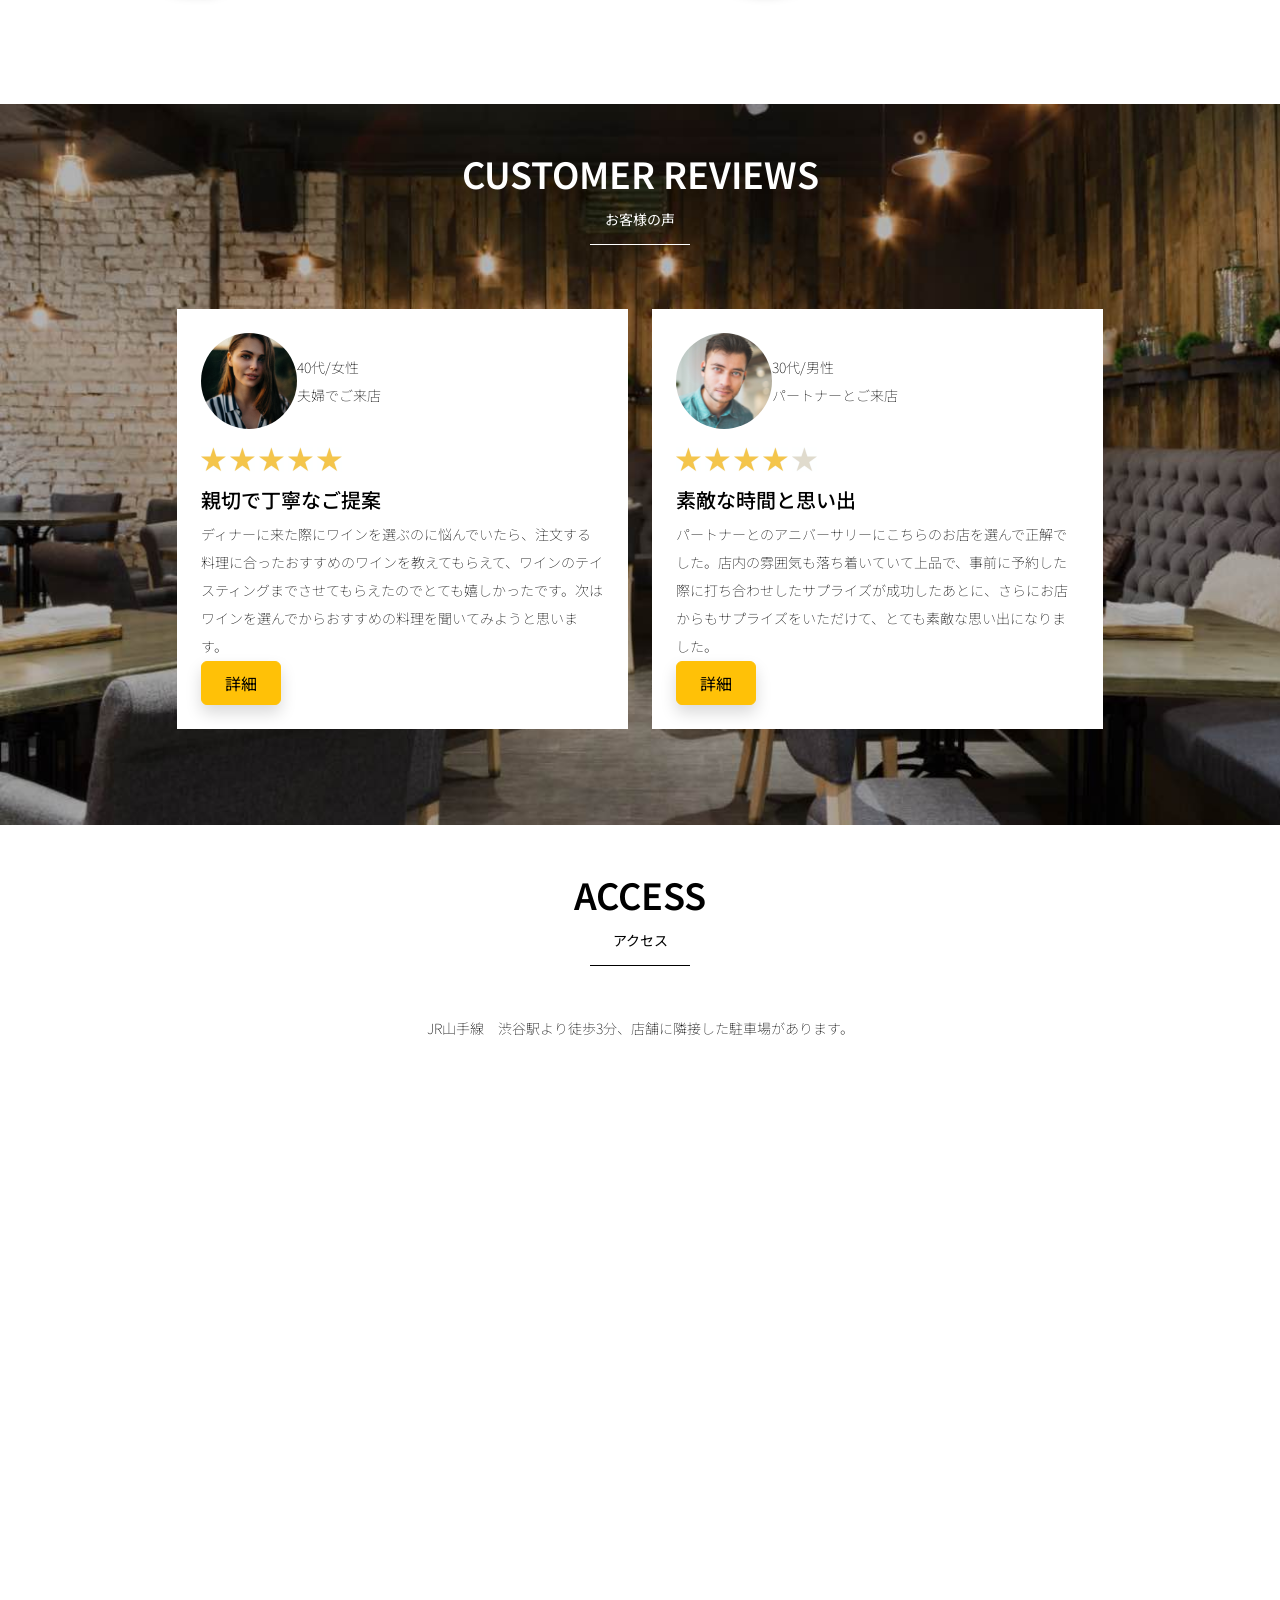
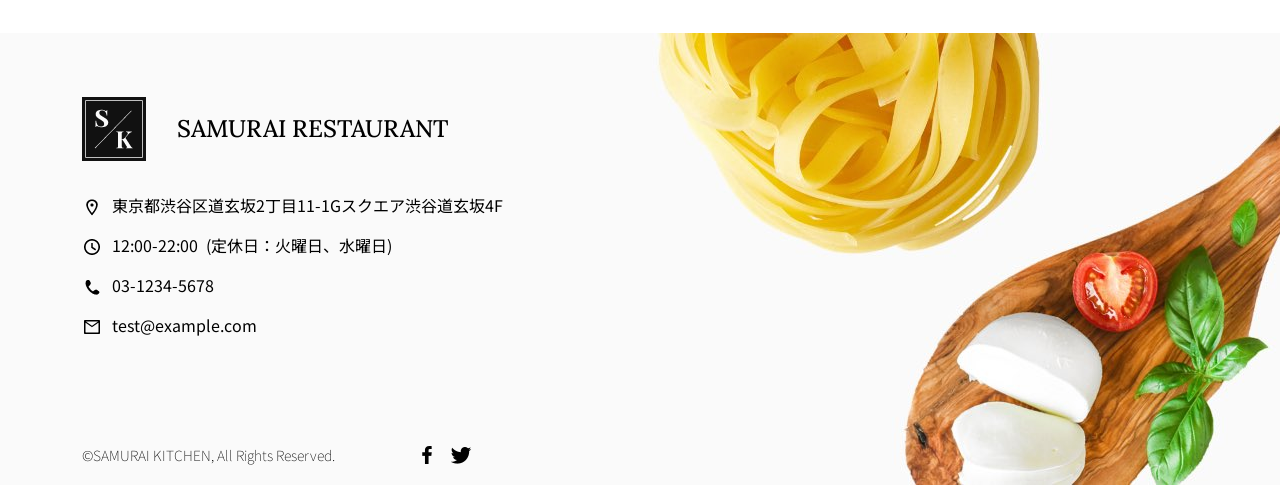
==== commit b8871e2b: "kadai_tutorial_output修正版" ====
--- a/kadai_tutorial_outputo/index.html
+++ b/kadai_tutorial_outputo/index.html
@@ -177,44 +177,45 @@
 
     <!-- ************************************************ ギャラリーセクション開始 -->
     <section id="gallery">
-      <div class="container" mb-5>
+      <div class="container mb-5">
         <h2 class="mb-3 section_title gallery text-center">GALLERY</h2>
         <p class="text-center mb-5">
           上品で大人の空間で素敵なひと時を
         </p>
-      </div>
-
-      <div class="row">
-        <div class="col-6 col-lg-3 mb-4 d-flex justify-content-center">
+      
+
+        <div class="row">
+         <div class="col-6 col-lg-3 mb-4 d-flex justify-content-center">
           <img class="img-fluid" src="img/gallery-1.jpg" alt="サンプル画像">
-        </div>
-
-        <div class="col-6 col-lg-3 mb-4 d-flex justify-content-center">
+         </div>
+
+         <div class="col-6 col-lg-3 mb-4 d-flex justify-content-center">
           <img class="img-fluid" src="img/gallery-2.jpg" alt="サンプル画像">
-        </div>
-
-        <div class="col-6 col-lg-3 mb-4 d-flex justify-content-center">
+         </div>
+
+         <div class="col-6 col-lg-3 mb-4 d-flex justify-content-center">
           <img class="img-fluid" src="img/gallery-3.jpg" alt="サンプル画像">
-        </div>
-
-        <div class="col-6 col-lg-3 mb-4 d-flex justify-content-center">
+         </div>
+
+         <div class="col-6 col-lg-3 mb-4 d-flex justify-content-center">
           <img class="img-fluid" src="img/gallery-4.jpg" alt="サンプル画像">
-        </div>
-
-        <div class="col-6 col-lg-3 mb-4 d-flex justify-content-center">
+         </div>
+
+         <div class="col-6 col-lg-3 mb-4 d-flex justify-content-center">
           <img class="img-fluid" src="img/gallery-5.jpg" alt="サンプル画像">
-        </div>
-
-        <div class="col-6 col-lg-3 mb-4 d-flex justify-content-center">
+         </div>
+
+         <div class="col-6 col-lg-3 mb-4 d-flex justify-content-center">
           <img class="img-fluid" src="img/gallery-6.jpg" alt="サンプル画像">
-        </div>
-
-        <div class="col-6 col-lg-3 mb-4 d-flex justify-content-center">
+         </div>
+
+         <div class="col-6 col-lg-3 mb-4 d-flex justify-content-center">
           <img class="img-fluid" src="img/gallery-7.jpg" alt="サンプル画像">
-        </div>
-
-        <div class="col-6 col-lg-3 mb-4 d-flex justify-content-center">
+         </div>
+
+         <div class="col-6 col-lg-3 mb-4 d-flex justify-content-center">
           <img class="img-fluid" src="img/gallery-8.jpg" alt="サンプル画像">
+         </div>
         </div>
 
       </div>
--- a/kadai_tutorial_outputo/stylesheet/style.css
+++ b/kadai_tutorial_outputo/stylesheet/style.css
@@ -154,7 +154,7 @@
   border-bottom: solid 1px #FFFFFF;
 }
 
-.revierer_img {
+.reviewrer_img {
   width: 48px;
   height: 48px;
   border-radius: 50%;
